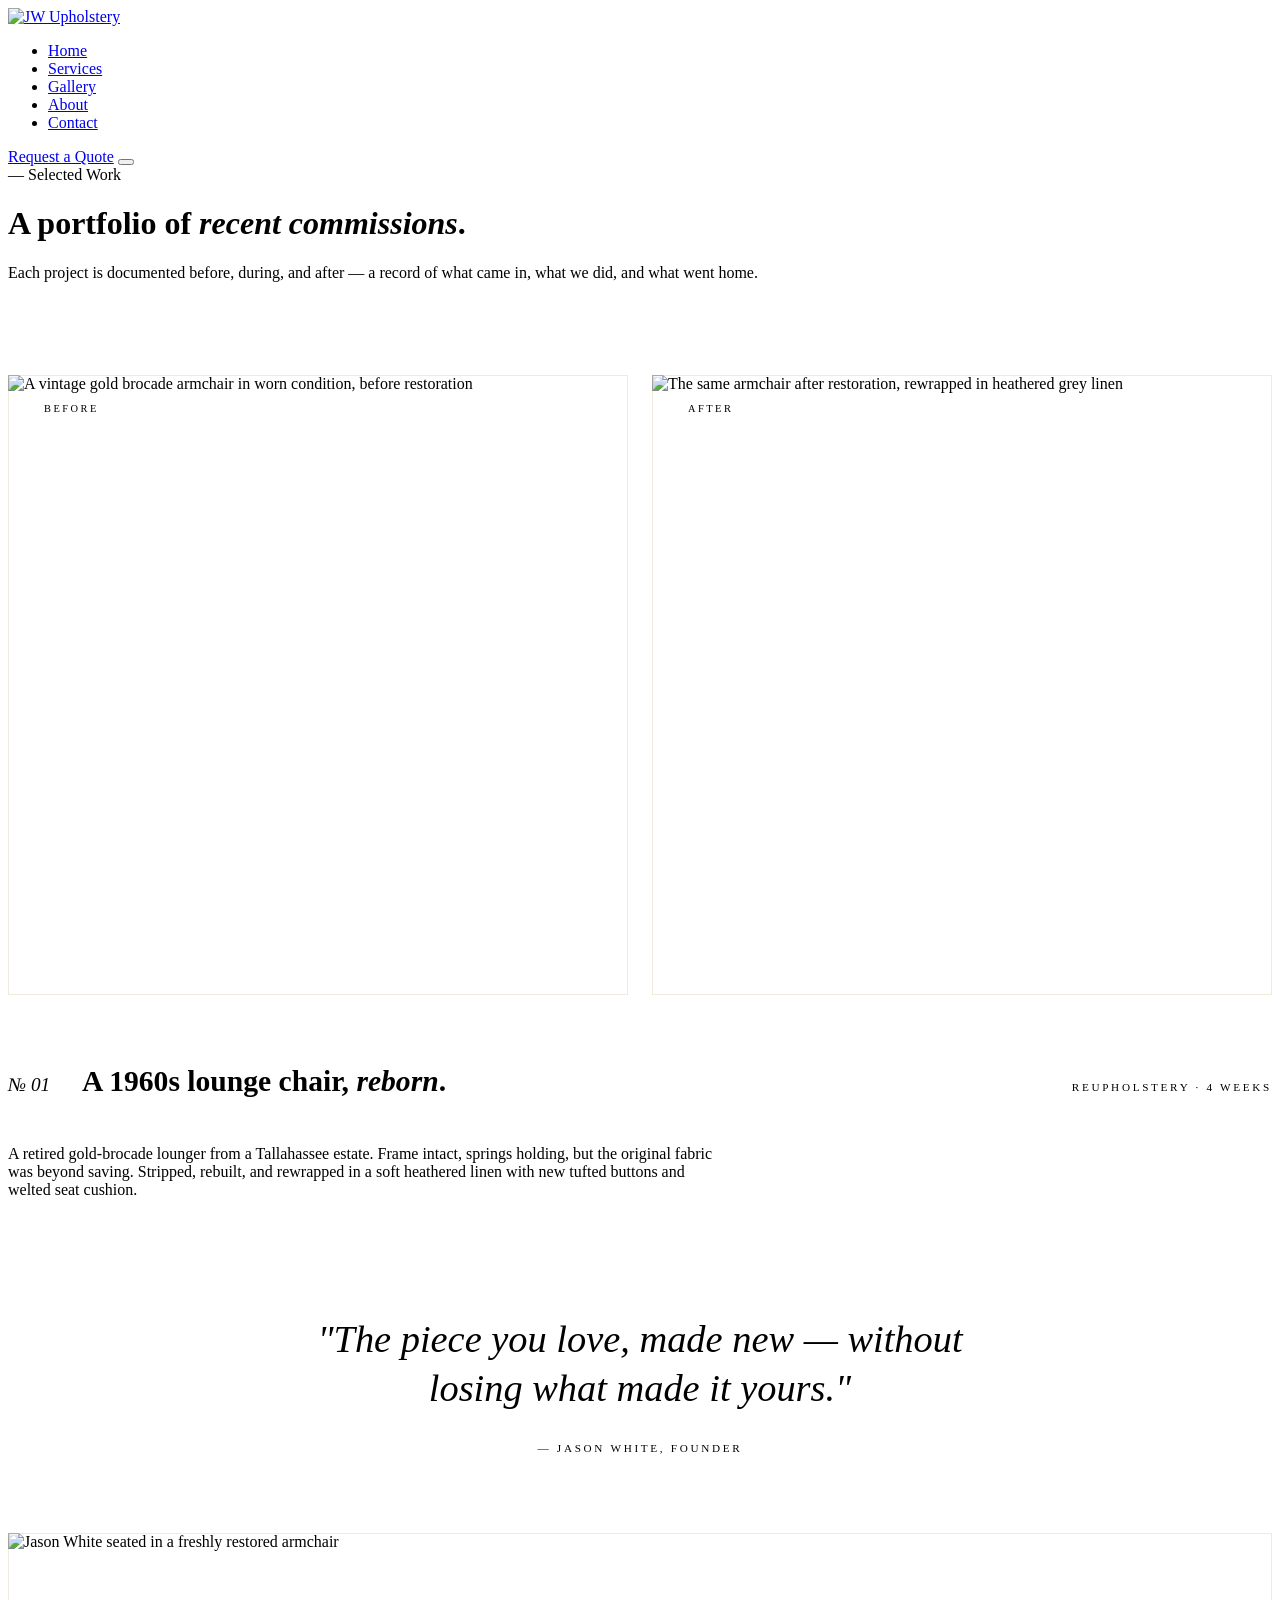
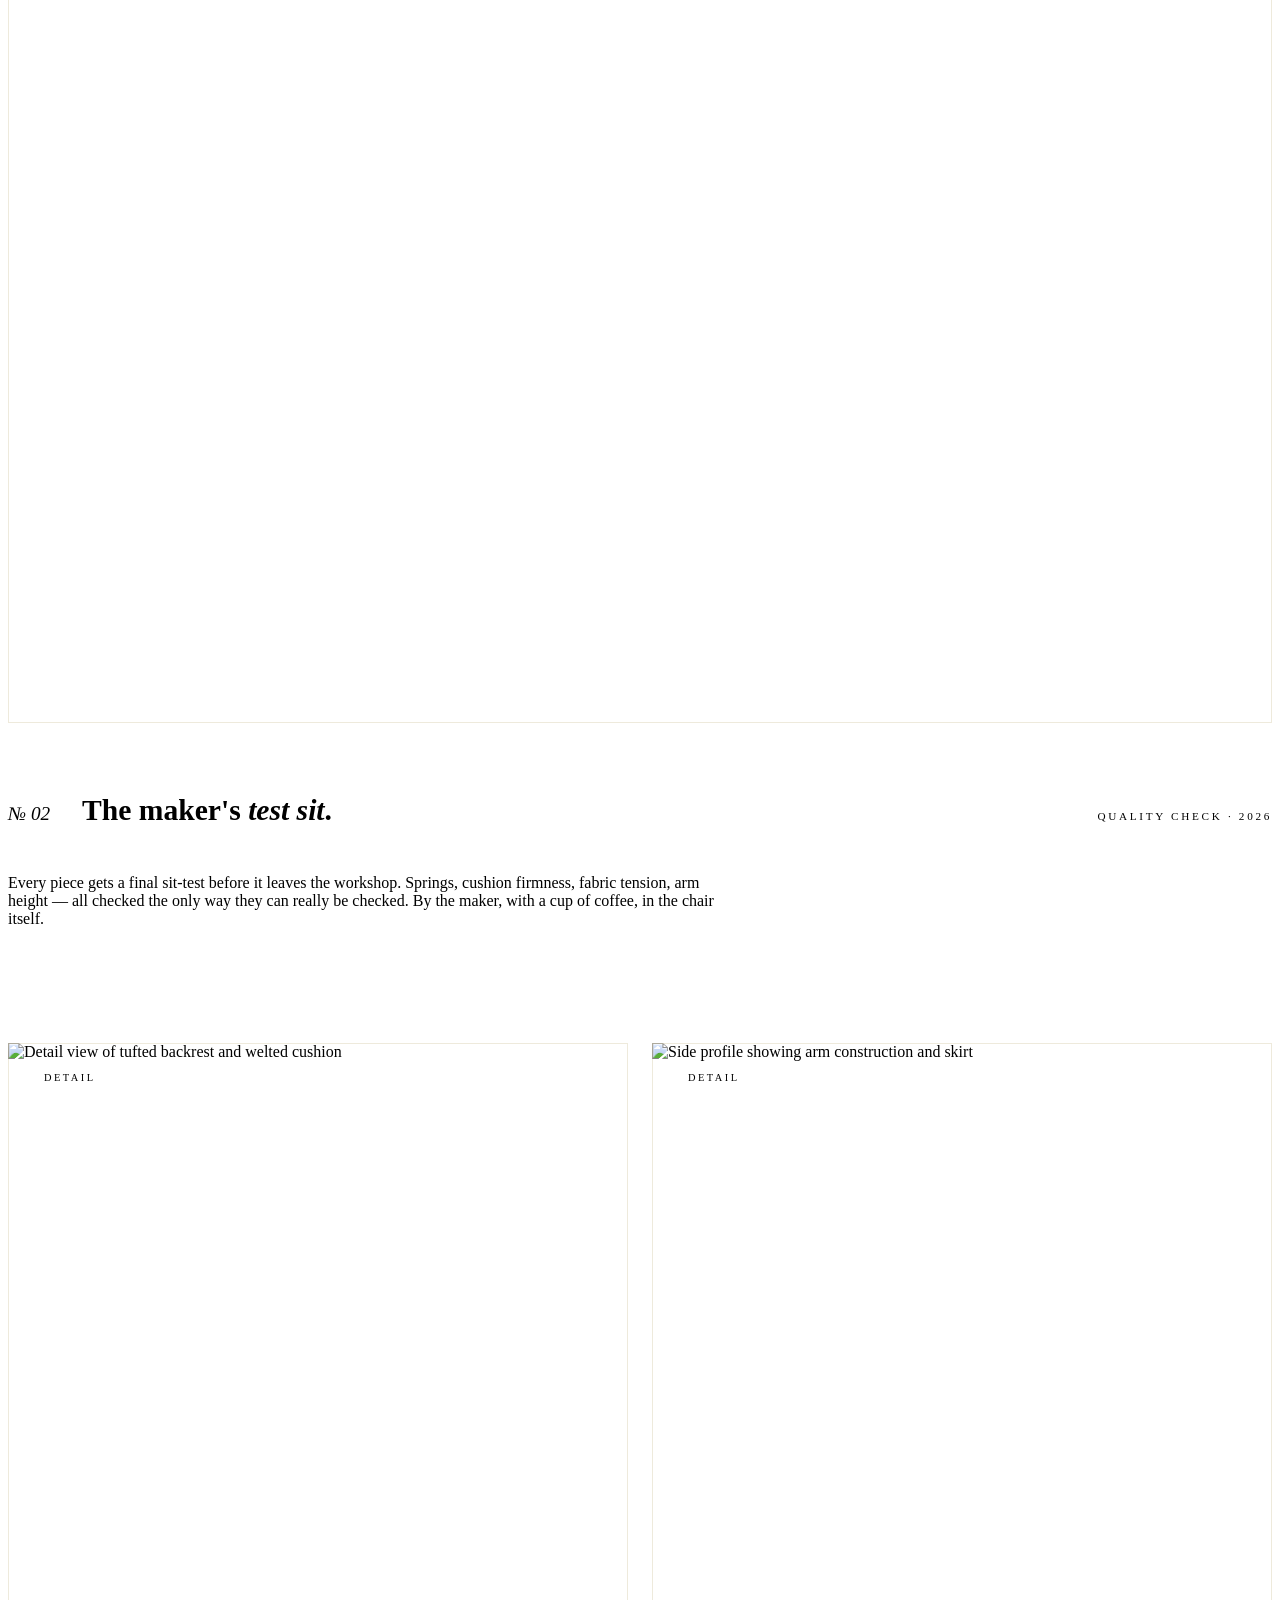
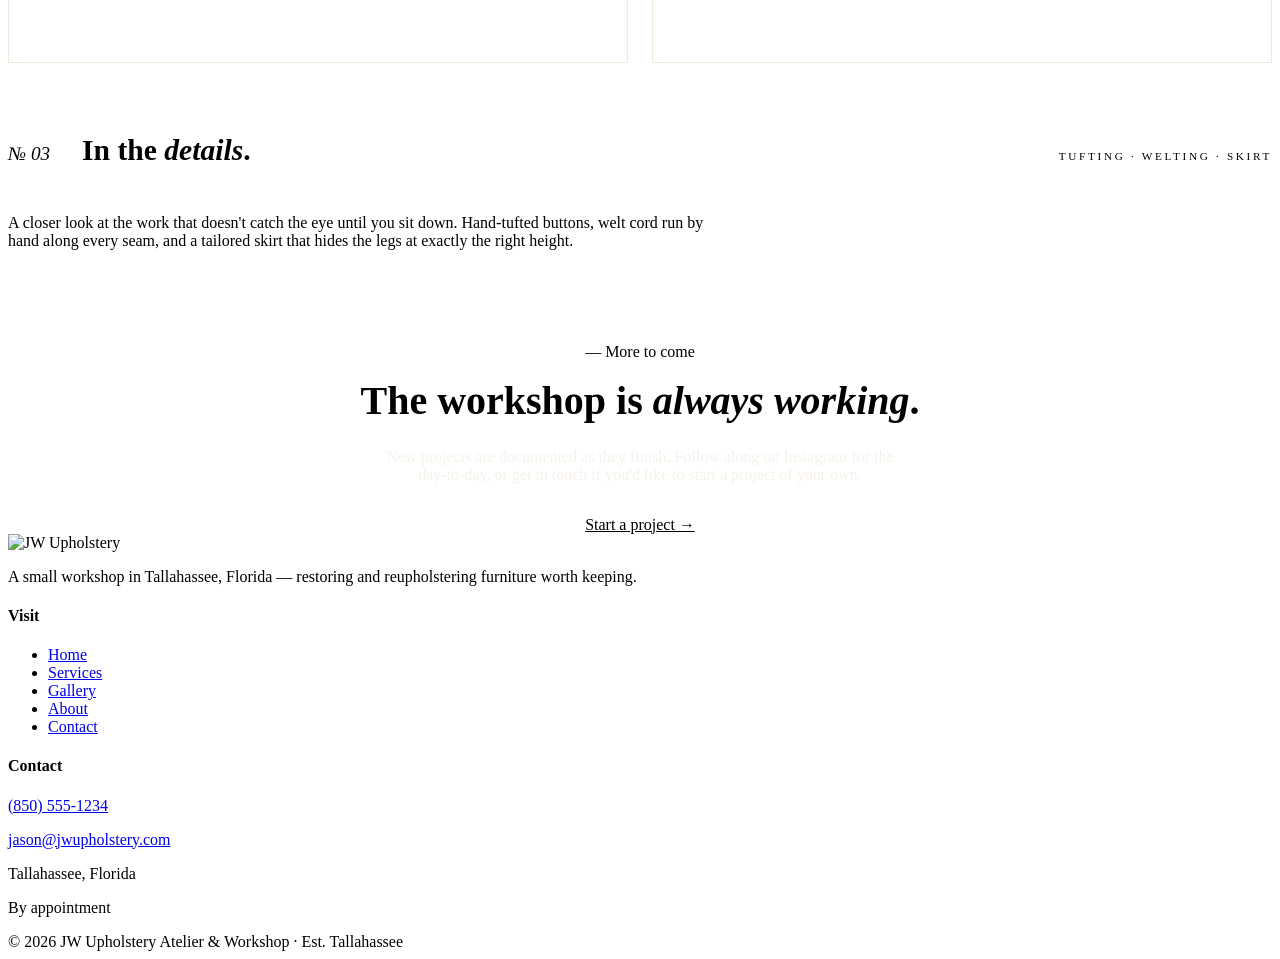
==== gallery.html @ 1d711abc "Add gallery.html for project showcase This commit adds a new HTML file for the gallery page, includi" ====
<!DOCTYPE html>
<html lang="en">
<head>
<meta charset="UTF-8">
<meta name="viewport" content="width=device-width, initial-scale=1.0">
<title>Gallery — JW Upholstery</title>
<meta name="description" content="A portfolio of furniture restoration and reupholstery work from our Tallahassee atelier.">
<link rel="icon" type="image/svg+xml" href="assets/logos/favicon.svg">
<link rel="apple-touch-icon" href="assets/logos/apple-touch.png">
<link rel="preconnect" href="https://fonts.googleapis.com">
<link rel="preconnect" href="https://fonts.gstatic.com" crossorigin>
<link href="https://fonts.googleapis.com/css2?family=Cinzel:wght@400;500;600&family=Cormorant+Garamond:ital,wght@0,400;0,500;1,400;1,500&family=Inter+Tight:wght@300;400;500&family=Playfair+Display:ital,wght@0,400;0,500;0,700;1,400&display=swap" rel="stylesheet">
<link rel="stylesheet" href="styles.css">
<style>
  .gallery-intro {
    text-align: center;
    max-width: 640px;
    margin: 0 auto;
    padding: 3rem var(--pad) 1rem;
  }
  .gallery-intro p { font-size: 1.05rem; }

  /* Project cards — magazine style */
  .projects { padding: clamp(3rem, 6vw, 5rem) 0; }

  .project {
    margin-bottom: clamp(5rem, 9vw, 8rem);
  }

  .project:last-child { margin-bottom: 0; }

  .project-grid {
    display: grid;
    grid-template-columns: 1fr 1fr;
    gap: clamp(1rem, 2vw, 1.5rem);
    margin-bottom: 1.5rem;
  }

  .project-img {
    position: relative;
    aspect-ratio: 1 / 1;
    overflow: hidden;
  }

  .project-img img {
    width: 100%; height: 100%; object-fit: cover;
    transition: transform 1.5s cubic-bezier(0.2, 0.7, 0.3, 1);
  }

  .project-img:hover img { transform: scale(1.03); }

  .project-img::before {
    content: "";
    position: absolute;
    inset: 0;
    box-shadow: inset 0 0 0 1px rgba(200, 184, 138, 0.3);
    z-index: 2;
    pointer-events: none;
  }

  .project-stage {
    position: absolute;
    top: 1.25rem;
    left: 1.25rem;
    background: var(--cream-paper);
    color: var(--ink);
    padding: 0.55rem 1rem;
    font-family: var(--font-sans);
    font-size: 0.65rem;
    letter-spacing: 0.24em;
    text-transform: uppercase;
    z-index: 3;
  }

  .project-stage.after { background: var(--ink); color: var(--brass); }

  .project-info {
    display: grid;
    grid-template-columns: auto 1fr auto;
    gap: 2rem;
    align-items: baseline;
    padding-top: 1rem;
    border-top: 1px solid var(--cream-deep);
  }

  .project-num {
    font-family: var(--font-display);
    font-style: italic;
    font-size: 1.2rem;
    color: var(--brass-deep);
  }

  .project-title {
    font-family: var(--font-display);
    font-size: clamp(1.4rem, 2.5vw, 1.85rem);
    line-height: 1.2;
  }

  .project-title em { font-family: var(--font-accent); color: var(--brass-deep); font-style: italic; }

  .project-meta {
    font-family: var(--font-sans);
    font-size: 0.7rem;
    letter-spacing: 0.24em;
    text-transform: uppercase;
    color: var(--muted);
    text-align: right;
  }

  .project-description {
    margin-top: 1rem;
    max-width: 720px;
  }

  /* Single-image project (full-bleed) */
  .project-single {
    aspect-ratio: 16 / 10;
    overflow: hidden;
    position: relative;
    margin-bottom: 1.5rem;
  }

  .project-single img {
    width: 100%; height: 100%; object-fit: cover;
    transition: transform 1.5s cubic-bezier(0.2, 0.7, 0.3, 1);
  }
  .project-single:hover img { transform: scale(1.03); }

  .project-single::before {
    content: "";
    position: absolute;
    inset: 0;
    box-shadow: inset 0 0 0 1px rgba(200, 184, 138, 0.3);
    z-index: 2;
    pointer-events: none;
  }

  @media (max-width: 720px) {
    .project-info { grid-template-columns: auto 1fr; }
    .project-meta { grid-column: 1 / -1; text-align: left; }
  }

  /* Pull quote between projects */
  .pull-quote {
    background: var(--cream);
    padding: clamp(4rem, 7vw, 6rem) var(--pad);
    margin: clamp(3rem, 6vw, 5rem) 0;
    text-align: center;
    border-top: 1px solid var(--cream-deep);
    border-bottom: 1px solid var(--cream-deep);
  }

  .pull-quote blockquote {
    font-family: var(--font-display);
    font-style: italic;
    font-size: clamp(1.6rem, 3.5vw, 2.4rem);
    line-height: 1.3;
    max-width: 720px;
    margin: 0 auto 1.5rem;
    color: var(--ink);
  }

  .pull-quote cite {
    font-family: var(--font-sans);
    font-size: 0.7rem;
    letter-spacing: 0.24em;
    text-transform: uppercase;
    color: var(--brass-deep);
    font-style: normal;
  }

  /* Coming soon banner */
  .more-soon {
    text-align: center;
    padding: clamp(4rem, 7vw, 6rem) var(--pad);
    background: var(--ink);
    color: var(--cream);
  }

  .more-soon .eyebrow { color: var(--brass); }
  .more-soon h2 {
    color: var(--cream);
    font-size: clamp(1.8rem, 4vw, 2.5rem);
    margin: 1rem 0 1.5rem;
  }
  .more-soon h2 em { font-family: var(--font-accent); color: var(--brass); font-style: italic; }
  .more-soon p {
    color: rgba(243, 238, 228, 0.75);
    max-width: 520px;
    margin: 0 auto 2rem;
  }
  .more-soon .btn {
    background: var(--brass);
    border-color: var(--brass);
    color: var(--ink);
  }
  .more-soon .btn:hover { background: transparent; color: var(--brass); }
</style>
</head>
<body>

<!-- NAV -->
<nav class="nav" id="nav">
  <div class="nav-inner">
    <a href="index.html" class="nav-brand">
      <img src="assets/logos/horizontal-black.svg" alt="JW Upholstery">
    </a>
    <ul class="nav-links">
      <li><a href="index.html">Home</a></li>
      <li><a href="services.html">Services</a></li>
      <li><a href="gallery.html" class="active">Gallery</a></li>
      <li><a href="about.html">About</a></li>
      <li><a href="contact.html">Contact</a></li>
    </ul>
    <a href="contact.html" class="nav-cta">Request a Quote</a>
    <button class="nav-toggle" aria-label="Menu" onclick="document.getElementById('nav').classList.toggle('open')">
      <span></span><span></span><span></span>
    </button>
  </div>
</nav>

<!-- HEADER -->
<header class="page-header">
  <div class="wrap">
    <div class="eyebrow fade-up">— Selected Work</div>
    <h1 class="fade-up d1">A portfolio of <em>recent commissions</em>.</h1>
    <p class="fade-up d2">Each project is documented before, during, and after — a record of what came in, what we did, and what went home.</p>
  </div>
</header>

<!-- INTRO -->
<div class="gallery-intro reveal">
  <div class="ornament">
    <span class="ornament-line"></span>
    <span class="ornament-dot"></span>
    <span class="ornament-line"></span>
  </div>
</div>

<!-- PROJECTS -->
<section class="projects wrap">

  <!-- Project 01 — before/after -->
  <article class="project">
    <div class="project-grid">
      <div class="project-img reveal">
        <span class="project-stage">Before</span>
        <img src="assets/photos/gold-chair-before.jpg" alt="A vintage gold brocade armchair in worn condition, before restoration">
      </div>
      <div class="project-img reveal">
        <span class="project-stage after">After</span>
        <img src="assets/photos/grey-chair-after-2.jpg" alt="The same armchair after restoration, rewrapped in heathered grey linen">
      </div>
    </div>
    <div class="project-info reveal">
      <span class="project-num">№ 01</span>
      <h3 class="project-title">A 1960s lounge chair, <em>reborn</em>.</h3>
      <span class="project-meta">Reupholstery · 4 Weeks</span>
    </div>
    <p class="project-description reveal">A retired gold-brocade lounger from a Tallahassee estate. Frame intact, springs holding, but the original fabric was beyond saving. Stripped, rebuilt, and rewrapped in a soft heathered linen with new tufted buttons and welted seat cushion.</p>
  </article>

  <!-- Pull quote -->
  <div class="pull-quote reveal">
    <blockquote>"The piece you love, made new — without losing what made it yours."</blockquote>
    <cite>— Jason White, Founder</cite>
  </div>

  <!-- Project 02 — single image -->
  <article class="project">
    <div class="project-single reveal">
      <img src="assets/photos/grey-chair-with-jason.jpg" alt="Jason White seated in a freshly restored armchair">
    </div>
    <div class="project-info reveal">
      <span class="project-num">№ 02</span>
      <h3 class="project-title">The maker's <em>test sit</em>.</h3>
      <span class="project-meta">Quality Check · 2026</span>
    </div>
    <p class="project-description reveal">Every piece gets a final sit-test before it leaves the workshop. Springs, cushion firmness, fabric tension, arm height — all checked the only way they can really be checked. By the maker, with a cup of coffee, in the chair itself.</p>
  </article>

  <!-- Project 03 — detail shot -->
  <article class="project">
    <div class="project-grid">
      <div class="project-img reveal">
        <span class="project-stage after">Detail</span>
        <img src="assets/photos/grey-chair-after-1.jpg" alt="Detail view of tufted backrest and welted cushion">
      </div>
      <div class="project-img reveal">
        <span class="project-stage after">Detail</span>
        <img src="assets/photos/grey-chair-after-2.jpg" alt="Side profile showing arm construction and skirt">
      </div>
    </div>
    <div class="project-info reveal">
      <span class="project-num">№ 03</span>
      <h3 class="project-title">In the <em>details</em>.</h3>
      <span class="project-meta">Tufting · Welting · Skirt</span>
    </div>
    <p class="project-description reveal">A closer look at the work that doesn't catch the eye until you sit down. Hand-tufted buttons, welt cord run by hand along every seam, and a tailored skirt that hides the legs at exactly the right height.</p>
  </article>

</section>

<!-- MORE SOON -->
<section class="more-soon">
  <div class="wrap">
    <div class="eyebrow reveal">— More to come</div>
    <h2 class="reveal">The workshop is <em>always working</em>.</h2>
    <p class="reveal">New projects are documented as they finish. Follow along on Instagram for the day-to-day, or get in touch if you'd like to start a project of your own.</p>
    <a href="contact.html" class="btn reveal">Start a project <span class="arrow">→</span></a>
  </div>
</section>

<!-- FOOTER -->
<footer class="footer">
  <div class="footer-inner">
    <div class="footer-brand">
      <img src="assets/logos/full-gold.svg" alt="JW Upholstery">
      <p>A small workshop in Tallahassee, Florida — restoring and reupholstering furniture worth keeping.</p>
    </div>
    <div>
      <h4>Visit</h4>
      <ul>
        <li><a href="index.html">Home</a></li>
        <li><a href="services.html">Services</a></li>
        <li><a href="gallery.html">Gallery</a></li>
        <li><a href="about.html">About</a></li>
        <li><a href="contact.html">Contact</a></li>
      </ul>
    </div>
    <div class="footer-contact">
      <h4>Contact</h4>
      <p><a href="tel:+18505551234">(850) 555-1234</a></p>
      <p><a href="mailto:jason@jwupholstery.com">jason@jwupholstery.com</a></p>
      <p style="margin-top: 1rem;">Tallahassee, Florida</p>
      <p>By appointment</p>
    </div>
  </div>
  <div class="footer-bottom">
    <span>© 2026 JW Upholstery</span>
    <span>Atelier &amp; Workshop · Est. Tallahassee</span>
  </div>
</footer>

<script>
  const io = new IntersectionObserver((entries) => {
    entries.forEach(e => { if (e.isIntersecting) { e.target.classList.add('in'); io.unobserve(e.target); } });
  }, { threshold: 0.15 });
  document.querySelectorAll('.reveal').forEach(el => io.observe(el));
</script>

</body>
</html>
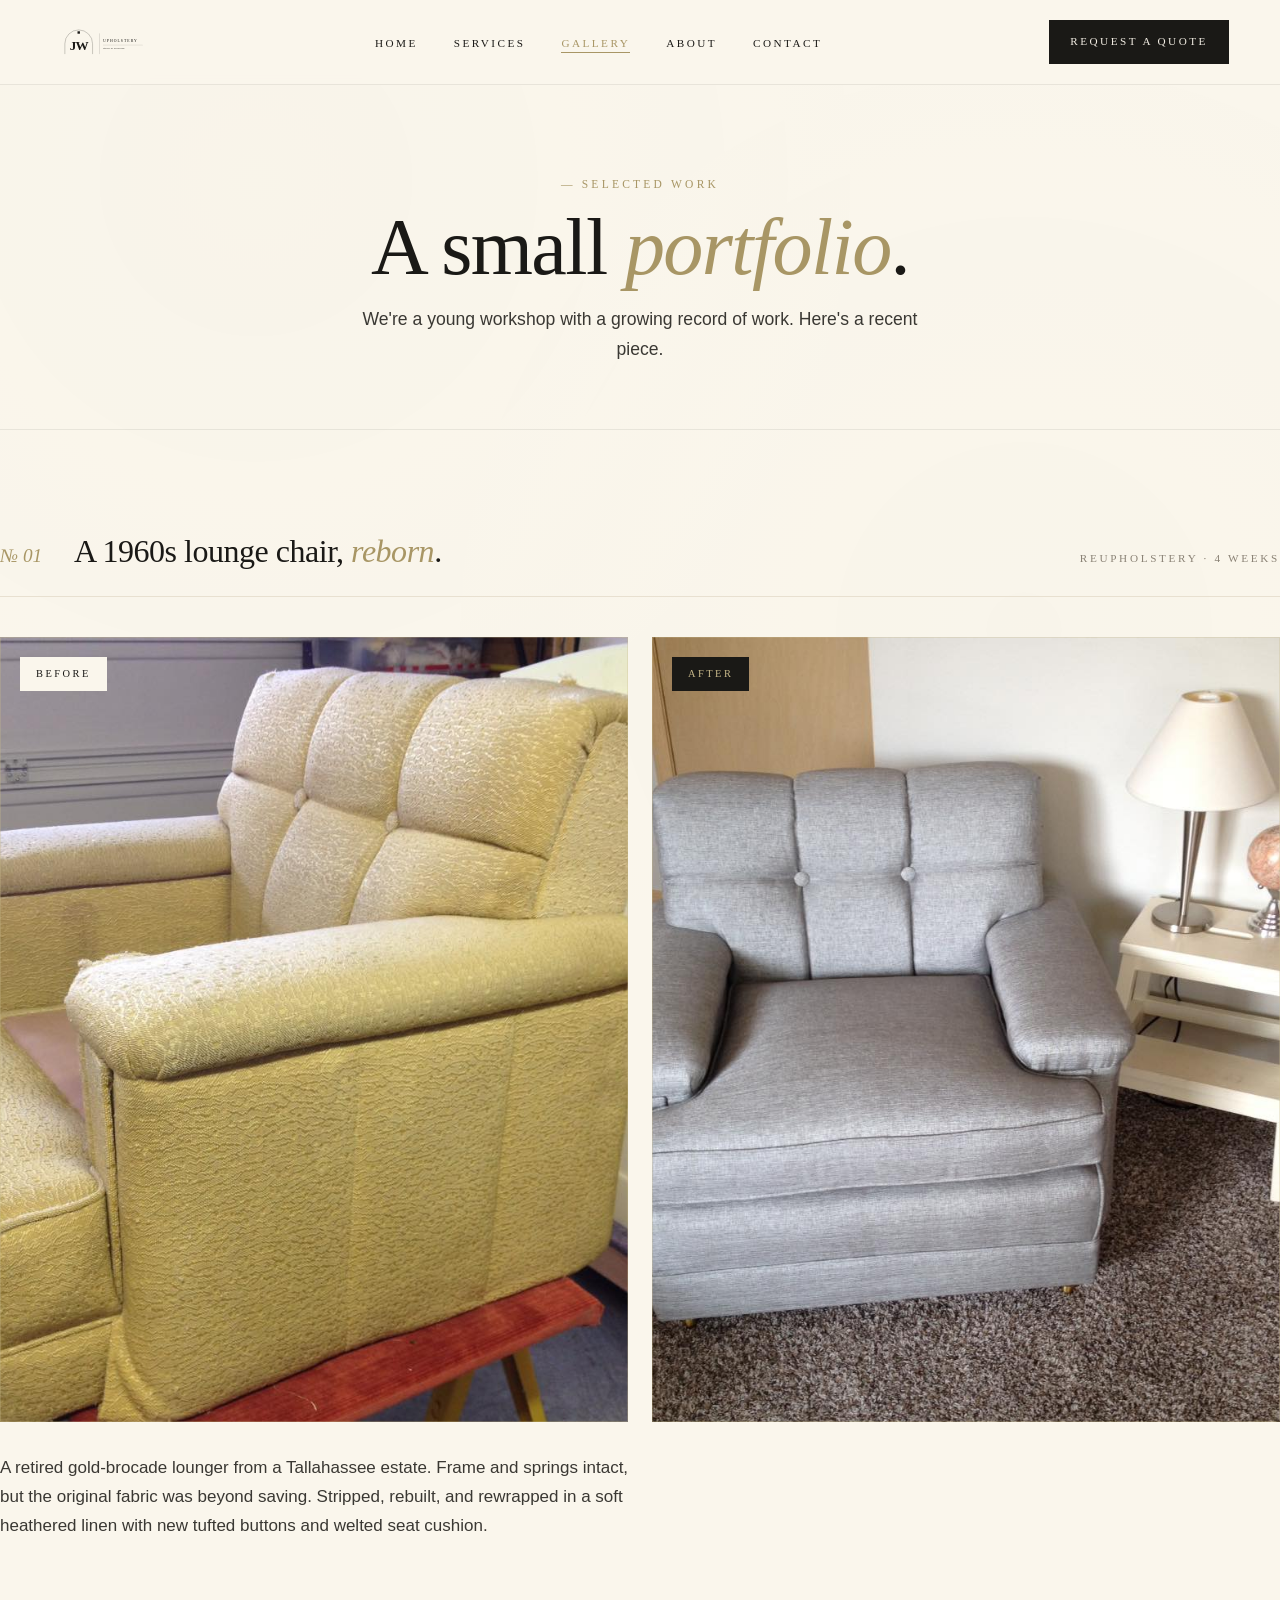
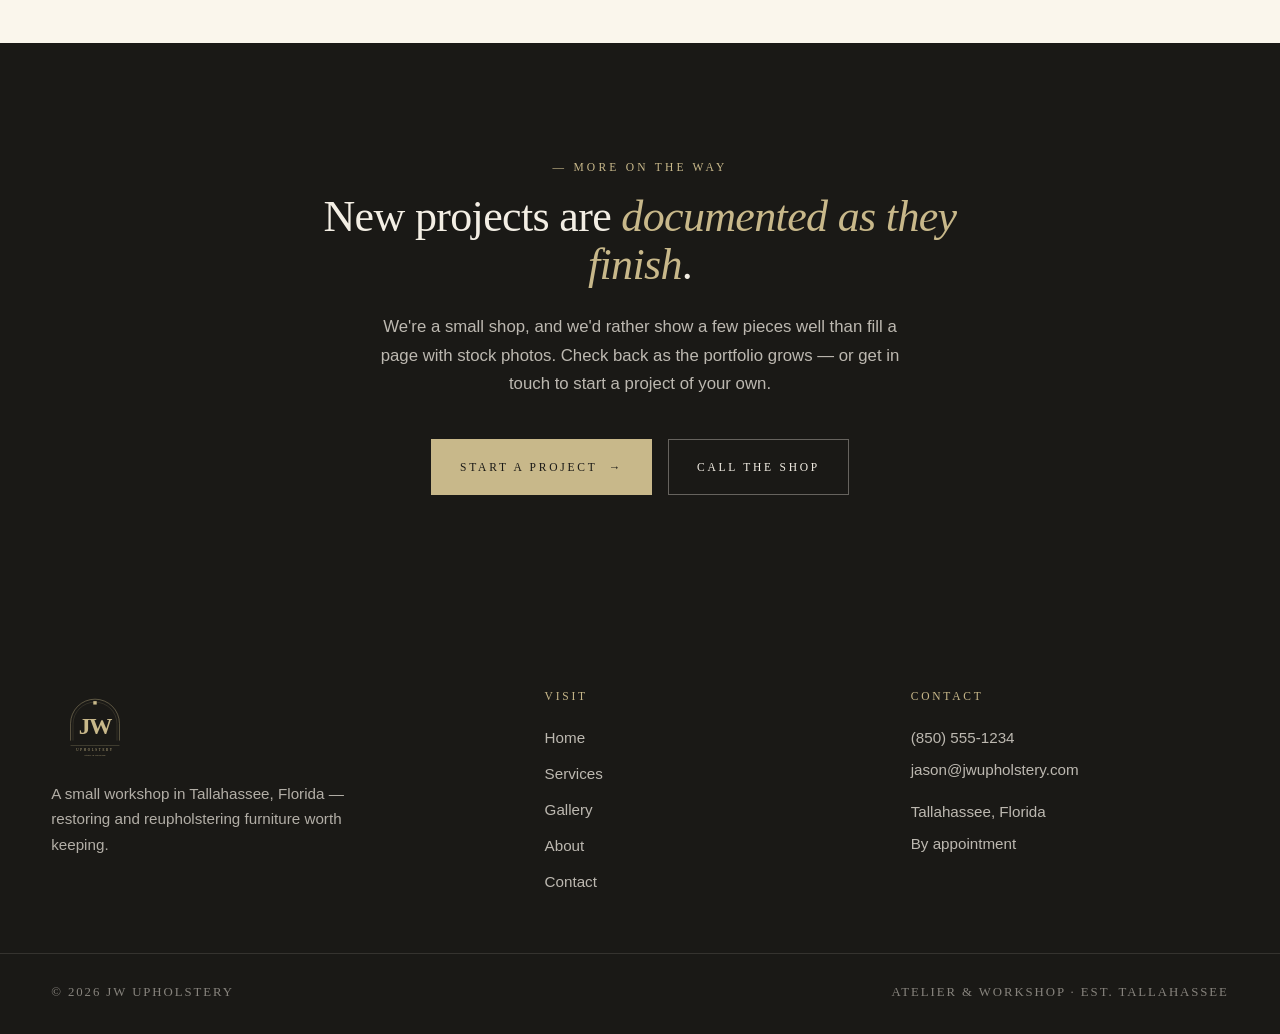
==== commit 2c099987: "Add files via upload" ====
--- a/gallery.html
+++ b/gallery.html
@@ -12,44 +12,68 @@
 <link href="https://fonts.googleapis.com/css2?family=Cinzel:wght@400;500;600&family=Cormorant+Garamond:ital,wght@0,400;0,500;1,400;1,500&family=Inter+Tight:wght@300;400;500&family=Playfair+Display:ital,wght@0,400;0,500;0,700;1,400&display=swap" rel="stylesheet">
 <link rel="stylesheet" href="styles.css">
 <style>
-  .gallery-intro {
-    text-align: center;
-    max-width: 640px;
-    margin: 0 auto;
-    padding: 3rem var(--pad) 1rem;
-  }
-  .gallery-intro p { font-size: 1.05rem; }
-
-  /* Project cards — magazine style */
-  .projects { padding: clamp(3rem, 6vw, 5rem) 0; }
-
-  .project {
-    margin-bottom: clamp(5rem, 9vw, 8rem);
-  }
-
-  .project:last-child { margin-bottom: 0; }
-
-  .project-grid {
+  .featured-project { padding: clamp(4rem, 8vw, 7rem) 0; }
+
+  .featured-meta {
+    display: grid;
+    grid-template-columns: auto 1fr auto;
+    gap: 2rem;
+    align-items: baseline;
+    padding-bottom: 1.5rem;
+    margin-bottom: 2.5rem;
+    border-bottom: 1px solid var(--cream-deep);
+  }
+
+  .featured-num {
+    font-family: var(--font-display);
+    font-style: italic;
+    font-size: 1.2rem;
+    color: var(--brass-deep);
+  }
+
+  .featured-title {
+    font-family: var(--font-display);
+    font-size: clamp(1.5rem, 3vw, 2rem);
+    line-height: 1.2;
+    font-weight: 400;
+  }
+
+  .featured-title em {
+    font-family: var(--font-accent);
+    color: var(--brass-deep);
+    font-style: italic;
+  }
+
+  .featured-tag {
+    font-family: var(--font-sans);
+    font-size: 0.7rem;
+    letter-spacing: 0.24em;
+    text-transform: uppercase;
+    color: var(--muted);
+    text-align: right;
+  }
+
+  .ba-pair {
     display: grid;
     grid-template-columns: 1fr 1fr;
     gap: clamp(1rem, 2vw, 1.5rem);
-    margin-bottom: 1.5rem;
-  }
-
-  .project-img {
+  }
+
+  .ba-frame {
     position: relative;
-    aspect-ratio: 1 / 1;
+    aspect-ratio: 4 / 5;
     overflow: hidden;
   }
 
-  .project-img img {
-    width: 100%; height: 100%; object-fit: cover;
+  .ba-frame img {
+    width: 100%; height: 100%;
+    object-fit: cover;
     transition: transform 1.5s cubic-bezier(0.2, 0.7, 0.3, 1);
   }
 
-  .project-img:hover img { transform: scale(1.03); }
-
-  .project-img::before {
+  .ba-frame:hover img { transform: scale(1.03); }
+
+  .ba-frame::before {
     content: "";
     position: absolute;
     inset: 0;
@@ -58,7 +82,7 @@
     pointer-events: none;
   }
 
-  .project-stage {
+  .ba-tag {
     position: absolute;
     top: 1.25rem;
     left: 1.25rem;
@@ -72,134 +96,73 @@
     z-index: 3;
   }
 
-  .project-stage.after { background: var(--ink); color: var(--brass); }
-
-  .project-info {
-    display: grid;
-    grid-template-columns: auto 1fr auto;
-    gap: 2rem;
-    align-items: baseline;
-    padding-top: 1rem;
-    border-top: 1px solid var(--cream-deep);
-  }
-
-  .project-num {
-    font-family: var(--font-display);
-    font-style: italic;
-    font-size: 1.2rem;
-    color: var(--brass-deep);
-  }
-
-  .project-title {
-    font-family: var(--font-display);
-    font-size: clamp(1.4rem, 2.5vw, 1.85rem);
-    line-height: 1.2;
-  }
-
-  .project-title em { font-family: var(--font-accent); color: var(--brass-deep); font-style: italic; }
-
-  .project-meta {
-    font-family: var(--font-sans);
-    font-size: 0.7rem;
-    letter-spacing: 0.24em;
-    text-transform: uppercase;
-    color: var(--muted);
-    text-align: right;
-  }
-
-  .project-description {
-    margin-top: 1rem;
-    max-width: 720px;
-  }
-
-  /* Single-image project (full-bleed) */
-  .project-single {
-    aspect-ratio: 16 / 10;
-    overflow: hidden;
-    position: relative;
-    margin-bottom: 1.5rem;
-  }
-
-  .project-single img {
-    width: 100%; height: 100%; object-fit: cover;
-    transition: transform 1.5s cubic-bezier(0.2, 0.7, 0.3, 1);
-  }
-  .project-single:hover img { transform: scale(1.03); }
-
-  .project-single::before {
-    content: "";
-    position: absolute;
-    inset: 0;
-    box-shadow: inset 0 0 0 1px rgba(200, 184, 138, 0.3);
-    z-index: 2;
-    pointer-events: none;
+  .ba-tag.after { background: var(--ink); color: var(--brass); }
+
+  .featured-caption {
+    margin-top: 2rem;
+    max-width: 640px;
   }
 
   @media (max-width: 720px) {
-    .project-info { grid-template-columns: auto 1fr; }
-    .project-meta { grid-column: 1 / -1; text-align: left; }
-  }
-
-  /* Pull quote between projects */
-  .pull-quote {
-    background: var(--cream);
-    padding: clamp(4rem, 7vw, 6rem) var(--pad);
-    margin: clamp(3rem, 6vw, 5rem) 0;
-    text-align: center;
-    border-top: 1px solid var(--cream-deep);
-    border-bottom: 1px solid var(--cream-deep);
-  }
-
-  .pull-quote blockquote {
-    font-family: var(--font-display);
-    font-style: italic;
-    font-size: clamp(1.6rem, 3.5vw, 2.4rem);
-    line-height: 1.3;
-    max-width: 720px;
-    margin: 0 auto 1.5rem;
-    color: var(--ink);
-  }
-
-  .pull-quote cite {
-    font-family: var(--font-sans);
-    font-size: 0.7rem;
-    letter-spacing: 0.24em;
-    text-transform: uppercase;
-    color: var(--brass-deep);
-    font-style: normal;
-  }
-
-  /* Coming soon banner */
-  .more-soon {
-    text-align: center;
-    padding: clamp(4rem, 7vw, 6rem) var(--pad);
+    .featured-meta { grid-template-columns: auto 1fr; }
+    .featured-tag { grid-column: 1 / -1; text-align: left; }
+  }
+
+  .more-coming {
     background: var(--ink);
     color: var(--cream);
-  }
-
-  .more-soon .eyebrow { color: var(--brass); }
-  .more-soon h2 {
+    padding: clamp(5rem, 9vw, 8rem) 0;
+    text-align: center;
+  }
+
+  .more-coming .eyebrow { color: var(--brass); }
+
+  .more-coming h2 {
     color: var(--cream);
-    font-size: clamp(1.8rem, 4vw, 2.5rem);
+    font-size: clamp(2rem, 4.5vw, 2.75rem);
     margin: 1rem 0 1.5rem;
-  }
-  .more-soon h2 em { font-family: var(--font-accent); color: var(--brass); font-style: italic; }
-  .more-soon p {
+    max-width: 640px;
+    margin-left: auto;
+    margin-right: auto;
+  }
+
+  .more-coming h2 em {
+    font-family: var(--font-accent);
+    color: var(--brass);
+    font-style: italic;
+  }
+
+  .more-coming p {
     color: rgba(243, 238, 228, 0.75);
     max-width: 520px;
-    margin: 0 auto 2rem;
-  }
-  .more-soon .btn {
+    margin: 0 auto 2.5rem;
+    font-size: 1.05rem;
+  }
+
+  .more-coming-actions {
+    display: inline-flex;
+    gap: 1rem;
+    flex-wrap: wrap;
+    justify-content: center;
+  }
+
+  .more-coming .btn {
     background: var(--brass);
     border-color: var(--brass);
     color: var(--ink);
   }
-  .more-soon .btn:hover { background: transparent; color: var(--brass); }
+  .more-coming .btn:hover { background: transparent; color: var(--brass); }
+
+  .more-coming .btn-ghost {
+    background: transparent;
+    color: var(--cream);
+    border-color: rgba(243, 238, 228, 0.35);
+  }
+  .more-coming .btn-ghost:hover { background: var(--cream); color: var(--ink); border-color: var(--cream); }
 </style>
 </head>
 <body>
 
-<!-- NAV -->
 <nav class="nav" id="nav">
   <div class="nav-inner">
     <a href="index.html" class="nav-brand">
@@ -219,99 +182,47 @@
   </div>
 </nav>
 
-<!-- HEADER -->
 <header class="page-header">
   <div class="wrap">
     <div class="eyebrow fade-up">— Selected Work</div>
-    <h1 class="fade-up d1">A portfolio of <em>recent commissions</em>.</h1>
-    <p class="fade-up d2">Each project is documented before, during, and after — a record of what came in, what we did, and what went home.</p>
+    <h1 class="fade-up d1">A small <em>portfolio</em>.</h1>
+    <p class="fade-up d2">We're a young workshop with a growing record of work. Here's a recent piece.</p>
   </div>
 </header>
 
-<!-- INTRO -->
-<div class="gallery-intro reveal">
-  <div class="ornament">
-    <span class="ornament-line"></span>
-    <span class="ornament-dot"></span>
-    <span class="ornament-line"></span>
-  </div>
-</div>
-
-<!-- PROJECTS -->
-<section class="projects wrap">
-
-  <!-- Project 01 — before/after -->
-  <article class="project">
-    <div class="project-grid">
-      <div class="project-img reveal">
-        <span class="project-stage">Before</span>
-        <img src="assets/photos/gold-chair-before.jpg" alt="A vintage gold brocade armchair in worn condition, before restoration">
-      </div>
-      <div class="project-img reveal">
-        <span class="project-stage after">After</span>
-        <img src="assets/photos/grey-chair-after-2.jpg" alt="The same armchair after restoration, rewrapped in heathered grey linen">
-      </div>
-    </div>
-    <div class="project-info reveal">
-      <span class="project-num">№ 01</span>
-      <h3 class="project-title">A 1960s lounge chair, <em>reborn</em>.</h3>
-      <span class="project-meta">Reupholstery · 4 Weeks</span>
-    </div>
-    <p class="project-description reveal">A retired gold-brocade lounger from a Tallahassee estate. Frame intact, springs holding, but the original fabric was beyond saving. Stripped, rebuilt, and rewrapped in a soft heathered linen with new tufted buttons and welted seat cushion.</p>
-  </article>
-
-  <!-- Pull quote -->
-  <div class="pull-quote reveal">
-    <blockquote>"The piece you love, made new — without losing what made it yours."</blockquote>
-    <cite>— Jason White, Founder</cite>
-  </div>
-
-  <!-- Project 02 — single image -->
-  <article class="project">
-    <div class="project-single reveal">
-      <img src="assets/photos/grey-chair-with-jason.jpg" alt="Jason White seated in a freshly restored armchair">
-    </div>
-    <div class="project-info reveal">
-      <span class="project-num">№ 02</span>
-      <h3 class="project-title">The maker's <em>test sit</em>.</h3>
-      <span class="project-meta">Quality Check · 2026</span>
-    </div>
-    <p class="project-description reveal">Every piece gets a final sit-test before it leaves the workshop. Springs, cushion firmness, fabric tension, arm height — all checked the only way they can really be checked. By the maker, with a cup of coffee, in the chair itself.</p>
-  </article>
-
-  <!-- Project 03 — detail shot -->
-  <article class="project">
-    <div class="project-grid">
-      <div class="project-img reveal">
-        <span class="project-stage after">Detail</span>
-        <img src="assets/photos/grey-chair-after-1.jpg" alt="Detail view of tufted backrest and welted cushion">
-      </div>
-      <div class="project-img reveal">
-        <span class="project-stage after">Detail</span>
-        <img src="assets/photos/grey-chair-after-2.jpg" alt="Side profile showing arm construction and skirt">
-      </div>
-    </div>
-    <div class="project-info reveal">
-      <span class="project-num">№ 03</span>
-      <h3 class="project-title">In the <em>details</em>.</h3>
-      <span class="project-meta">Tufting · Welting · Skirt</span>
-    </div>
-    <p class="project-description reveal">A closer look at the work that doesn't catch the eye until you sit down. Hand-tufted buttons, welt cord run by hand along every seam, and a tailored skirt that hides the legs at exactly the right height.</p>
-  </article>
-
+<section class="featured-project wrap">
+  <div class="featured-meta reveal">
+    <span class="featured-num">№ 01</span>
+    <h2 class="featured-title">A 1960s lounge chair, <em>reborn</em>.</h2>
+    <span class="featured-tag">Reupholstery · 4 Weeks</span>
+  </div>
+
+  <div class="ba-pair">
+    <div class="ba-frame reveal">
+      <span class="ba-tag">Before</span>
+      <img src="assets/photos/gold-chair-before.jpg" alt="A vintage gold brocade armchair in worn condition">
+    </div>
+    <div class="ba-frame reveal">
+      <span class="ba-tag after">After</span>
+      <img src="assets/photos/grey-chair-after-2.jpg" alt="The same armchair after restoration, rewrapped in heathered grey linen">
+    </div>
+  </div>
+
+  <p class="featured-caption reveal">A retired gold-brocade lounger from a Tallahassee estate. Frame and springs intact, but the original fabric was beyond saving. Stripped, rebuilt, and rewrapped in a soft heathered linen with new tufted buttons and welted seat cushion.</p>
 </section>
 
-<!-- MORE SOON -->
-<section class="more-soon">
+<section class="more-coming">
   <div class="wrap">
-    <div class="eyebrow reveal">— More to come</div>
-    <h2 class="reveal">The workshop is <em>always working</em>.</h2>
-    <p class="reveal">New projects are documented as they finish. Follow along on Instagram for the day-to-day, or get in touch if you'd like to start a project of your own.</p>
-    <a href="contact.html" class="btn reveal">Start a project <span class="arrow">→</span></a>
+    <div class="eyebrow reveal">— More on the way</div>
+    <h2 class="reveal">New projects are <em>documented as they finish</em>.</h2>
+    <p class="reveal">We're a small shop, and we'd rather show a few pieces well than fill a page with stock photos. Check back as the portfolio grows — or get in touch to start a project of your own.</p>
+    <div class="more-coming-actions">
+      <a href="contact.html" class="btn reveal">Start a project <span class="arrow">→</span></a>
+      <a href="tel:+18505551234" class="btn btn-ghost reveal">Call the shop</a>
+    </div>
   </div>
 </section>
 
-<!-- FOOTER -->
 <footer class="footer">
   <div class="footer-inner">
     <div class="footer-brand">
--- a/styles.css
+++ b/styles.css
@@ -0,0 +1,400 @@
+/* ============================================
+   JW UPHOLSTERY — Brand styles
+   ============================================ */
+
+:root {
+  --brass: #C8B88A;
+  --brass-deep: #A89665;
+  --ink: #1A1916;
+  --ink-soft: #3A3833;
+  --cream: #F3EEE4;
+  --cream-deep: #E8E0D0;
+  --cream-paper: #FAF6EC;
+  --muted: #8A8275;
+
+  --font-display: "Playfair Display", "Cormorant Garamond", Georgia, serif;
+  --font-accent: "Cormorant Garamond", Georgia, serif;
+  --font-sans: "Cinzel", "Trajan Pro", Georgia, serif;
+  --font-body: "Inter Tight", "Inter", -apple-system, BlinkMacSystemFont, sans-serif;
+
+  --max: 1280px;
+  --pad: clamp(1.5rem, 4vw, 4rem);
+}
+
+*,
+*::before,
+*::after { box-sizing: border-box; margin: 0; padding: 0; }
+
+html {
+  scroll-behavior: smooth;
+  -webkit-text-size-adjust: 100%;
+}
+
+body {
+  font-family: var(--font-body);
+  background: var(--cream-paper);
+  color: var(--ink);
+  line-height: 1.6;
+  font-weight: 400;
+  -webkit-font-smoothing: antialiased;
+  text-rendering: optimizeLegibility;
+  overflow-x: hidden;
+}
+
+/* Subtle paper grain */
+body::before {
+  content: "";
+  position: fixed;
+  inset: 0;
+  pointer-events: none;
+  z-index: 1;
+  opacity: 0.4;
+  mix-blend-mode: multiply;
+  background-image:
+    radial-gradient(circle at 20% 20%, rgba(168, 150, 101, 0.04) 0%, transparent 50%),
+    radial-gradient(circle at 80% 70%, rgba(168, 150, 101, 0.03) 0%, transparent 50%);
+}
+
+img { display: block; max-width: 100%; height: auto; }
+
+a { color: inherit; text-decoration: none; }
+
+/* ============================================
+   TYPOGRAPHY
+   ============================================ */
+
+.display {
+  font-family: var(--font-display);
+  font-weight: 400;
+  line-height: 1.05;
+  letter-spacing: -0.015em;
+}
+
+.eyebrow {
+  font-family: var(--font-sans);
+  font-size: 0.72rem;
+  font-weight: 500;
+  letter-spacing: 0.28em;
+  text-transform: uppercase;
+  color: var(--brass-deep);
+}
+
+.italic-accent {
+  font-family: var(--font-accent);
+  font-style: italic;
+  font-weight: 400;
+}
+
+h1 { font-family: var(--font-display); font-weight: 400; line-height: 1.05; letter-spacing: -0.02em; }
+h2 { font-family: var(--font-display); font-weight: 400; line-height: 1.1; letter-spacing: -0.015em; }
+h3 { font-family: var(--font-display); font-weight: 400; line-height: 1.2; }
+
+p { font-size: 1.0625rem; line-height: 1.7; color: var(--ink-soft); }
+
+/* ============================================
+   LAYOUT
+   ============================================ */
+
+.wrap {
+  max-width: var(--max);
+  margin: 0 auto;
+  padding-left: var(--pad);
+  padding-right: var(--pad);
+  position: relative;
+  z-index: 2;
+}
+
+section { padding: clamp(4rem, 8vw, 7rem) 0; position: relative; z-index: 2; }
+
+/* ============================================
+   NAV
+   ============================================ */
+
+.nav {
+  position: sticky;
+  top: 0;
+  z-index: 50;
+  background: rgba(250, 246, 236, 0.92);
+  backdrop-filter: blur(10px);
+  -webkit-backdrop-filter: blur(10px);
+  border-bottom: 1px solid rgba(26, 25, 22, 0.08);
+}
+
+.nav-inner {
+  max-width: var(--max);
+  margin: 0 auto;
+  padding: 1.25rem var(--pad);
+  display: flex;
+  align-items: center;
+  justify-content: space-between;
+  gap: 2rem;
+}
+
+.nav-brand {
+  display: flex;
+  align-items: center;
+  gap: 0.75rem;
+}
+
+.nav-brand img { height: 38px; width: auto; }
+
+.nav-links {
+  display: flex;
+  align-items: center;
+  gap: 2.25rem;
+  list-style: none;
+}
+
+.nav-links a {
+  font-family: var(--font-sans);
+  font-size: 0.7rem;
+  letter-spacing: 0.22em;
+  text-transform: uppercase;
+  font-weight: 500;
+  color: var(--ink);
+  position: relative;
+  padding: 0.25rem 0;
+  transition: color 0.3s ease;
+}
+
+.nav-links a::after {
+  content: "";
+  position: absolute;
+  bottom: 0;
+  left: 0;
+  right: 0;
+  height: 1px;
+  background: var(--brass-deep);
+  transform: scaleX(0);
+  transform-origin: right;
+  transition: transform 0.4s cubic-bezier(0.7, 0, 0.3, 1);
+}
+
+.nav-links a:hover::after,
+.nav-links a.active::after { transform: scaleX(1); transform-origin: left; }
+.nav-links a.active { color: var(--brass-deep); }
+
+.nav-cta {
+  font-family: var(--font-sans);
+  font-size: 0.7rem;
+  letter-spacing: 0.22em;
+  text-transform: uppercase;
+  font-weight: 500;
+  padding: 0.75rem 1.25rem;
+  border: 1px solid var(--ink);
+  background: var(--ink);
+  color: var(--cream);
+  transition: background 0.3s, color 0.3s;
+}
+
+.nav-cta:hover { background: var(--brass-deep); border-color: var(--brass-deep); color: var(--ink); }
+
+/* Mobile menu */
+.nav-toggle { display: none; background: none; border: 0; cursor: pointer; padding: 0.5rem; }
+.nav-toggle span { display: block; width: 22px; height: 1.5px; background: var(--ink); margin: 5px 0; transition: 0.3s; }
+
+@media (max-width: 860px) {
+  .nav-links, .nav-cta { display: none; }
+  .nav-toggle { display: block; }
+
+  .nav.open .nav-links {
+    display: flex;
+    position: absolute;
+    top: 100%; left: 0; right: 0;
+    flex-direction: column;
+    background: var(--cream-paper);
+    padding: 2rem var(--pad);
+    border-bottom: 1px solid rgba(26, 25, 22, 0.08);
+    gap: 1.5rem;
+    align-items: flex-start;
+  }
+  .nav.open .nav-cta { display: inline-block; align-self: flex-start; margin-top: 1rem; }
+  .nav.open .nav-toggle span:first-child { transform: translateY(7px) rotate(45deg); }
+  .nav.open .nav-toggle span:nth-child(2) { opacity: 0; }
+  .nav.open .nav-toggle span:last-child { transform: translateY(-7px) rotate(-45deg); }
+}
+
+/* ============================================
+   BUTTONS
+   ============================================ */
+
+.btn {
+  display: inline-flex;
+  align-items: center;
+  gap: 0.7rem;
+  font-family: var(--font-sans);
+  font-size: 0.72rem;
+  letter-spacing: 0.24em;
+  text-transform: uppercase;
+  font-weight: 500;
+  padding: 1.1rem 1.75rem;
+  border: 1px solid var(--ink);
+  background: var(--ink);
+  color: var(--cream);
+  cursor: pointer;
+  transition: all 0.3s ease;
+}
+
+.btn:hover {
+  background: transparent;
+  color: var(--ink);
+}
+
+.btn-ghost {
+  background: transparent;
+  color: var(--ink);
+}
+
+.btn-ghost:hover { background: var(--ink); color: var(--cream); }
+
+.btn-gold {
+  border-color: var(--brass-deep);
+  background: var(--brass-deep);
+  color: var(--ink);
+}
+
+.btn-gold:hover {
+  background: transparent;
+  color: var(--ink);
+}
+
+.btn .arrow {
+  display: inline-block;
+  transition: transform 0.3s ease;
+}
+
+.btn:hover .arrow { transform: translateX(4px); }
+
+/* ============================================
+   FOOTER
+   ============================================ */
+
+.footer {
+  background: var(--ink);
+  color: var(--cream);
+  padding: clamp(3.5rem, 6vw, 5rem) 0 2rem;
+  position: relative;
+  z-index: 2;
+}
+
+.footer-inner {
+  max-width: var(--max);
+  margin: 0 auto;
+  padding: 0 var(--pad);
+  display: grid;
+  grid-template-columns: 1.4fr 1fr 1fr;
+  gap: 3rem;
+  align-items: start;
+}
+
+.footer-brand img { height: 78px; width: auto; margin-bottom: 1rem; }
+.footer-brand p { color: rgba(243, 238, 228, 0.7); font-size: 0.95rem; max-width: 340px; }
+
+.footer h4 {
+  font-family: var(--font-sans);
+  font-size: 0.72rem;
+  font-weight: 500;
+  letter-spacing: 0.24em;
+  text-transform: uppercase;
+  color: var(--brass);
+  margin-bottom: 1.25rem;
+}
+
+.footer ul { list-style: none; }
+.footer li { margin-bottom: 0.65rem; }
+.footer li a, .footer-contact p {
+  color: rgba(243, 238, 228, 0.75);
+  font-size: 0.95rem;
+  transition: color 0.25s ease;
+}
+.footer li a:hover { color: var(--brass); }
+.footer-contact p { margin-bottom: 0.4rem; }
+
+.footer-bottom {
+  max-width: var(--max);
+  margin: 3rem auto 0;
+  padding: 1.75rem var(--pad) 0;
+  border-top: 1px solid rgba(243, 238, 228, 0.12);
+  display: flex;
+  justify-content: space-between;
+  font-size: 0.8rem;
+  color: rgba(243, 238, 228, 0.5);
+  font-family: var(--font-sans);
+  letter-spacing: 0.15em;
+  text-transform: uppercase;
+}
+
+@media (max-width: 720px) {
+  .footer-inner { grid-template-columns: 1fr; gap: 2rem; }
+  .footer-bottom { flex-direction: column; gap: 0.75rem; }
+}
+
+/* ============================================
+   ORNAMENT (divider with brass keystone)
+   ============================================ */
+
+.ornament {
+  display: flex;
+  align-items: center;
+  justify-content: center;
+  gap: 1rem;
+  margin: 1.5rem 0;
+}
+
+.ornament-line {
+  width: 80px;
+  height: 1px;
+  background: var(--brass-deep);
+}
+
+.ornament-dot {
+  width: 7px;
+  height: 7px;
+  background: var(--brass-deep);
+}
+
+/* ============================================
+   PAGE HEADER (sub-pages)
+   ============================================ */
+
+.page-header {
+  padding: clamp(4rem, 7vw, 6.5rem) 0 clamp(3rem, 5vw, 4.5rem);
+  text-align: center;
+  border-bottom: 1px solid rgba(26, 25, 22, 0.08);
+}
+
+.page-header h1 {
+  font-size: clamp(2.75rem, 7vw, 5rem);
+  margin: 0.75rem 0;
+}
+
+.page-header h1 em {
+  font-family: var(--font-accent);
+  color: var(--brass-deep);
+}
+
+.page-header p {
+  max-width: 560px;
+  margin: 1rem auto 0;
+  font-size: 1.1rem;
+}
+
+/* ============================================
+   ANIMATIONS
+   ============================================ */
+
+@keyframes fadeUp {
+  from { opacity: 0; transform: translateY(24px); }
+  to { opacity: 1; transform: translateY(0); }
+}
+
+.fade-up { animation: fadeUp 0.9s cubic-bezier(0.2, 0.7, 0.3, 1) both; }
+.fade-up.d1 { animation-delay: 0.1s; }
+.fade-up.d2 { animation-delay: 0.25s; }
+.fade-up.d3 { animation-delay: 0.4s; }
+.fade-up.d4 { animation-delay: 0.55s; }
+.fade-up.d5 { animation-delay: 0.7s; }
+
+/* Reveal on scroll */
+.reveal { opacity: 0; transform: translateY(28px); transition: all 0.9s cubic-bezier(0.2, 0.7, 0.3, 1); }
+.reveal.in { opacity: 1; transform: translateY(0); }
